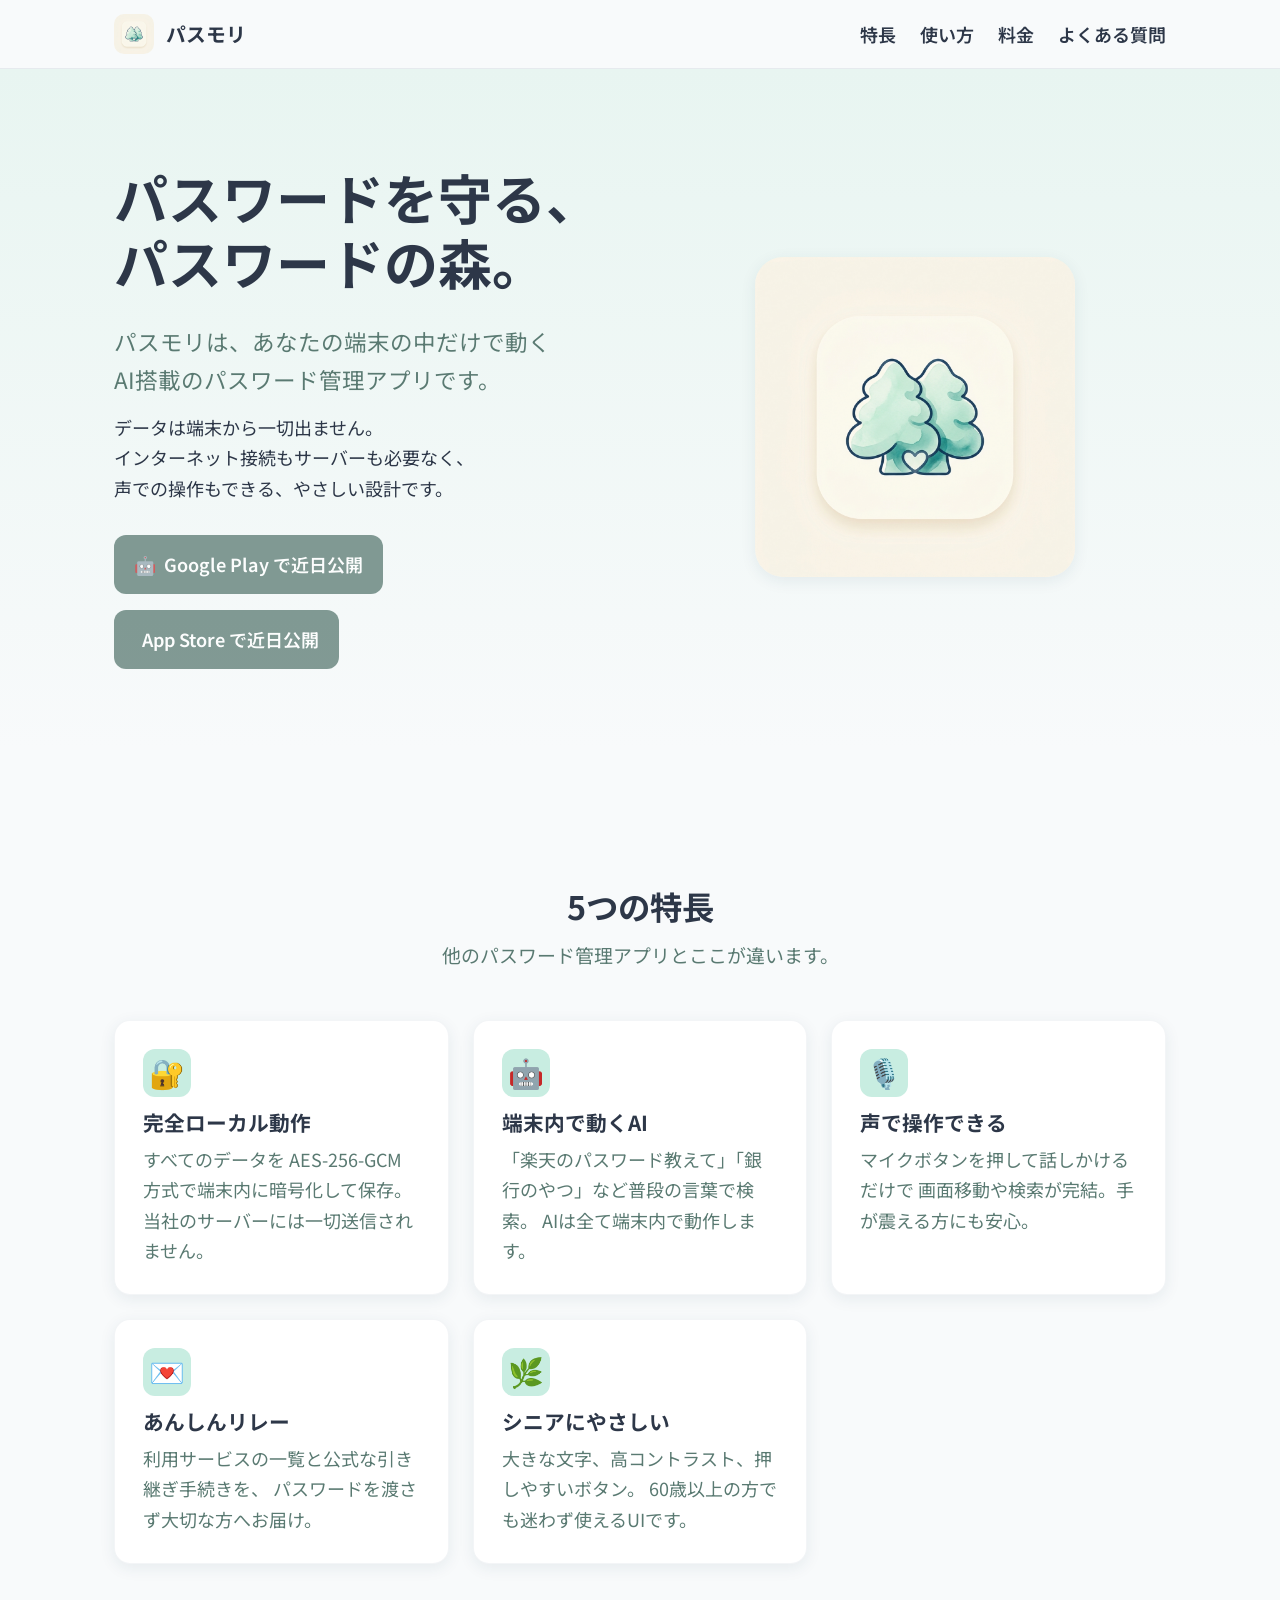
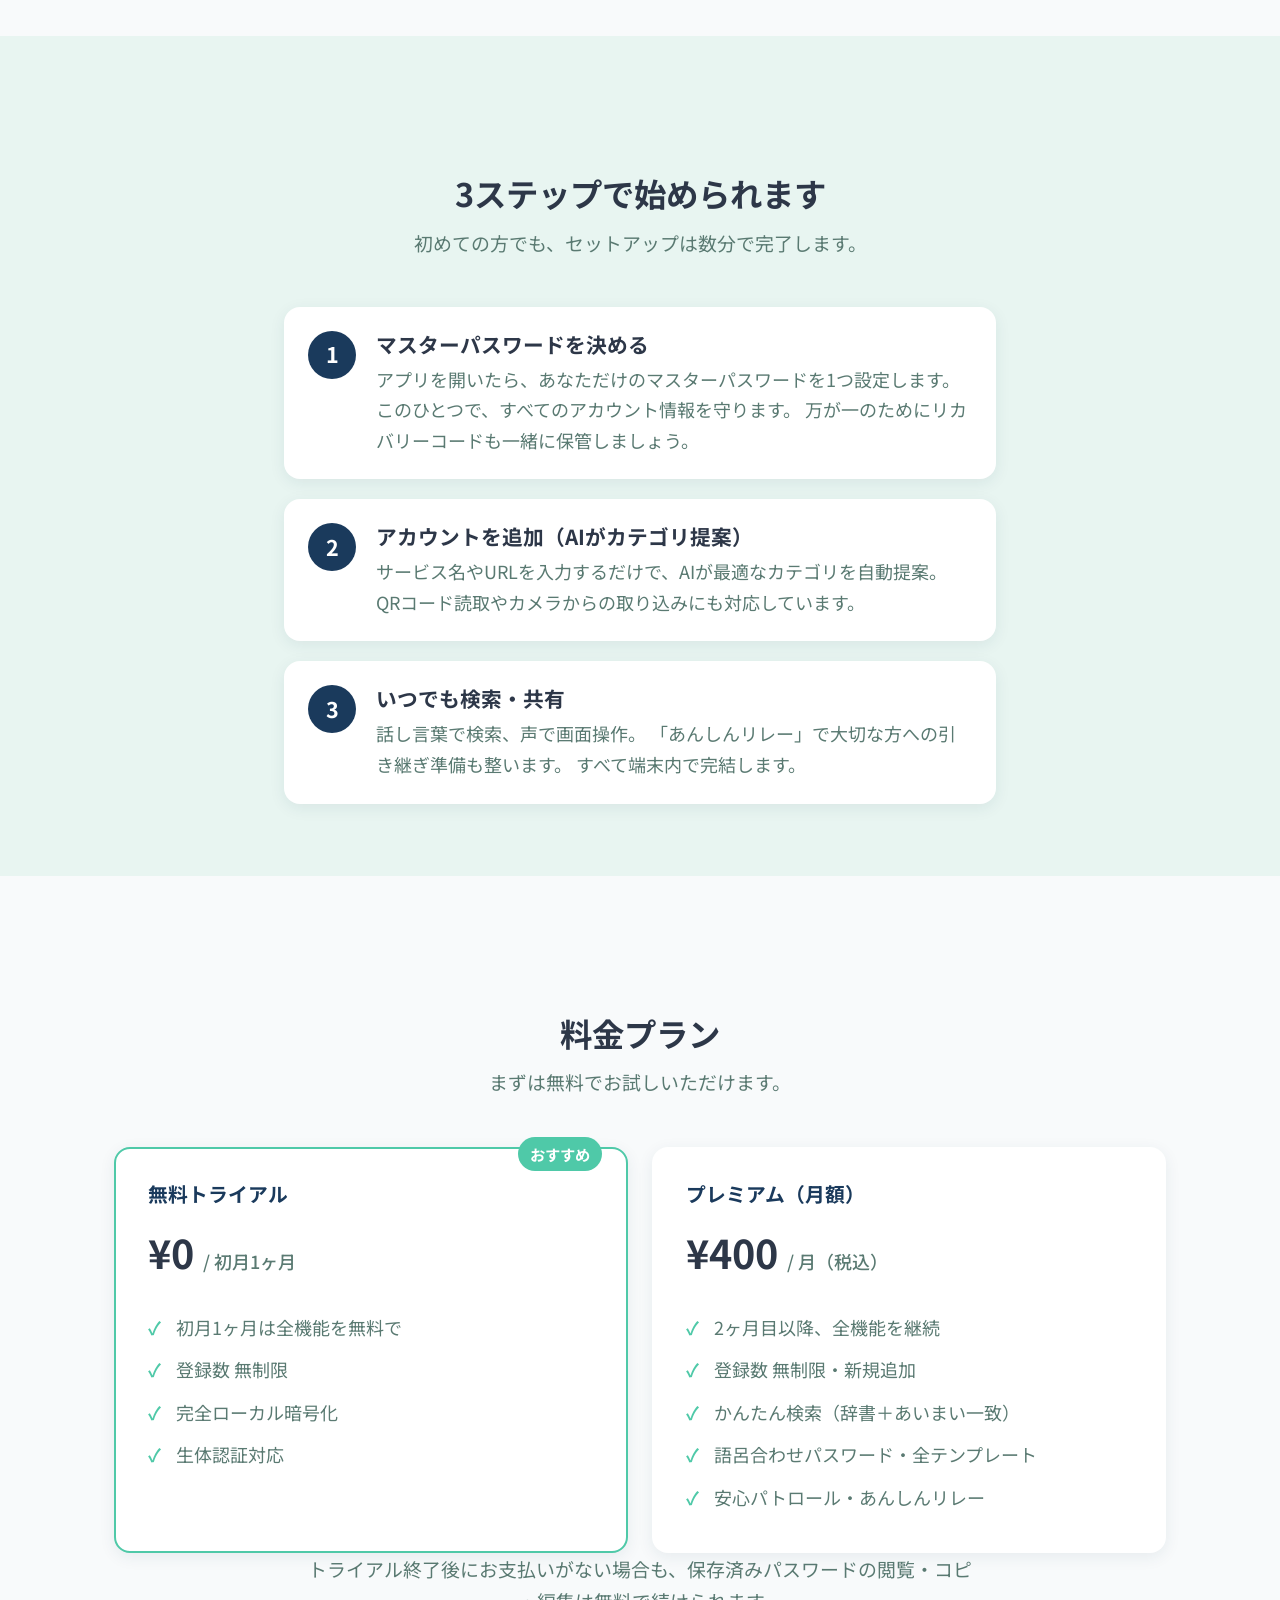
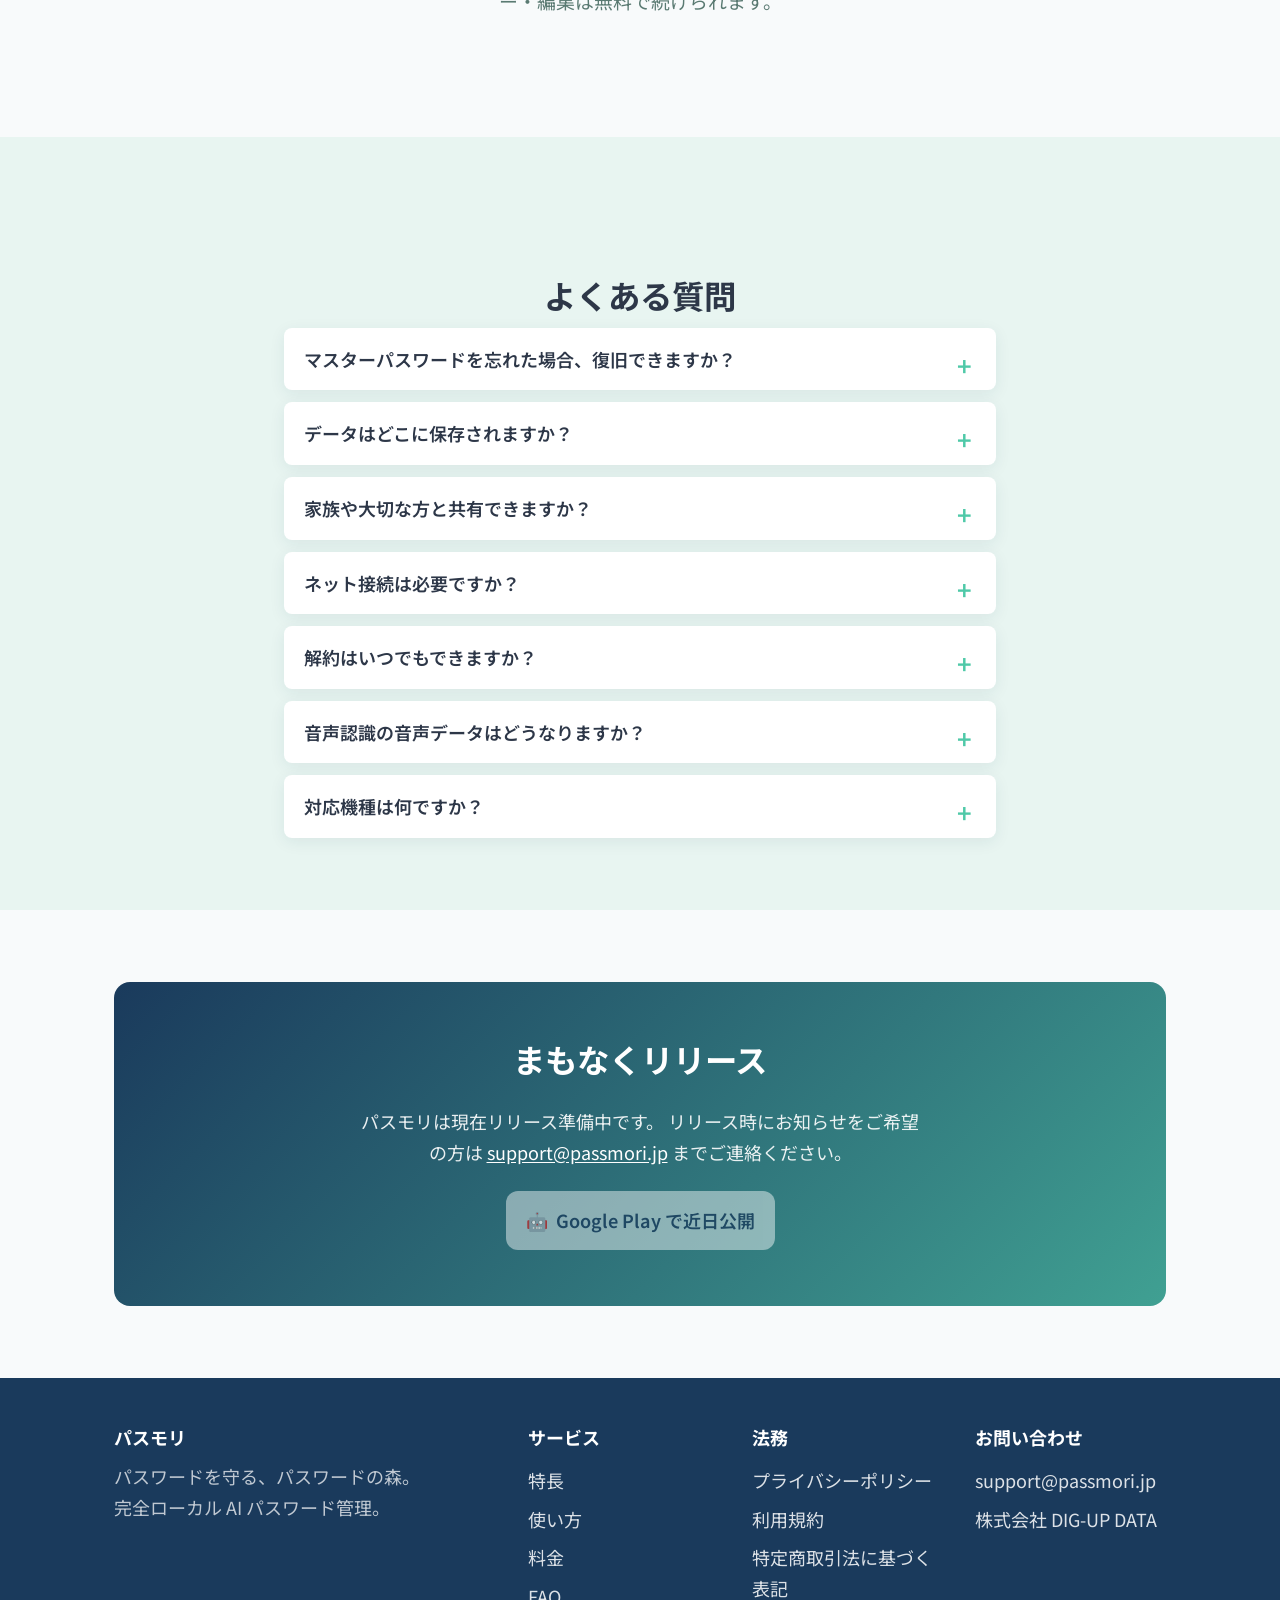
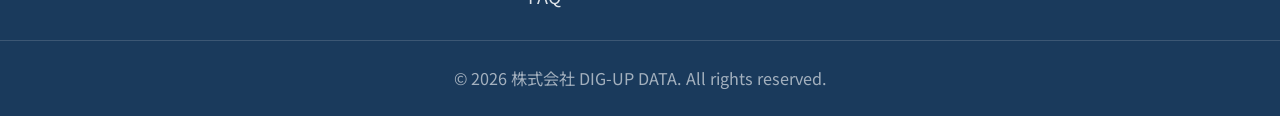
==== index.html @ fcddec8f "Initial website: LP, privacy policy, terms, 特商法, assets Co-Authored-By: Claude Fable 5 <noreply@anth" ====
<!DOCTYPE html>
<html lang="ja">
<head>
<meta charset="UTF-8">
<meta name="viewport" content="width=device-width, initial-scale=1.0">
<title>パスモリ | 完全ローカルAIパスワード管理</title>
<meta name="description" content="パスモリは完全ローカルで動くAI搭載のパスワード管理アプリ。データは端末から一切出ません。声で操作でき、シニアにやさしい設計。">
<meta name="theme-color" content="#4FC9A8">

<!-- Open Graph -->
<meta property="og:title" content="パスモリ | 完全ローカルAIパスワード管理">
<meta property="og:description" content="パスワードを守る、パスワードの森。端末内だけで動くAI搭載パスワード管理。">
<meta property="og:type" content="website">
<meta property="og:url" content="https://passmori.jp/">
<meta property="og:image" content="https://passmori.jp/assets/img/feature-graphic.jpg">
<meta property="og:locale" content="ja_JP">

<!-- Twitter Card -->
<meta name="twitter:card" content="summary_large_image">
<meta name="twitter:title" content="パスモリ | 完全ローカルAIパスワード管理">
<meta name="twitter:description" content="パスワードを守る、パスワードの森。">
<meta name="twitter:image" content="https://passmori.jp/assets/img/feature-graphic.jpg">

<link rel="preconnect" href="https://fonts.googleapis.com">
<link rel="preconnect" href="https://fonts.gstatic.com" crossorigin>
<link rel="stylesheet" href="https://fonts.googleapis.com/css2?family=Noto+Sans+JP:wght@400;600;700&display=swap">
<link rel="stylesheet" href="assets/style.css">
<link rel="icon" href="assets/img/app-icon.jpg">
</head>
<body>

<!-- ============================================================
     Header
============================================================ -->
<header class="site-header">
  <div class="container">
    <a href="/" class="brand">
      <img src="assets/img/app-icon.jpg" alt="パスモリ ロゴ">
      <span class="brand-name">パスモリ</span>
    </a>
    <nav class="nav-links">
      <a href="#features">特長</a>
      <a href="#how">使い方</a>
      <a href="#pricing">料金</a>
      <a href="#faq">よくある質問</a>
    </nav>
  </div>
</header>

<!-- ============================================================
     Hero
============================================================ -->
<section class="hero">
  <div class="container">
    <div class="hero-copy">
      <h1>パスワードを守る、<br>パスワードの森。</h1>
      <p class="lead">
        パスモリは、あなたの端末の中だけで動く<br>
        AI搭載のパスワード管理アプリです。
      </p>
      <p>
        データは端末から一切出ません。<br>
        インターネット接続もサーバーも必要なく、<br>
        声での操作もできる、やさしい設計です。
      </p>
      <div class="badges">
        <a class="badge-store disabled" aria-disabled="true">
          <span>🤖</span>
          <span>Google Play で近日公開</span>
        </a>
        <a class="badge-store disabled" aria-disabled="true">
          <span></span>
          <span>App Store で近日公開</span>
        </a>
      </div>
    </div>
    <div class="hero-img">
      <img src="assets/img/app-icon.jpg" alt="パスモリのアプリアイコン">
    </div>
  </div>
</section>

<!-- ============================================================
     Features
============================================================ -->
<section id="features">
  <div class="container">
    <h2 class="section-title">5つの特長</h2>
    <p class="section-lead">
      他のパスワード管理アプリとここが違います。
    </p>
    <div class="features">

      <div class="feature">
        <div class="icon">🔐</div>
        <h3>完全ローカル動作</h3>
        <p>
          すべてのデータを AES-256-GCM 方式で端末内に暗号化して保存。
          当社のサーバーには一切送信されません。
        </p>
      </div>

      <div class="feature">
        <div class="icon">🤖</div>
        <h3>端末内で動くAI</h3>
        <p>
          「楽天のパスワード教えて」「銀行のやつ」など普段の言葉で検索。
          AIは全て端末内で動作します。
        </p>
      </div>

      <div class="feature">
        <div class="icon">🎙️</div>
        <h3>声で操作できる</h3>
        <p>
          マイクボタンを押して話しかけるだけで
          画面移動や検索が完結。手が震える方にも安心。
        </p>
      </div>

      <div class="feature">
        <div class="icon">💌</div>
        <h3>あんしんリレー</h3>
        <p>
          利用サービスの一覧と公式な引き継ぎ手続きを、
          パスワードを渡さず大切な方へお届け。
        </p>
      </div>

      <div class="feature">
        <div class="icon">🌿</div>
        <h3>シニアにやさしい</h3>
        <p>
          大きな文字、高コントラスト、押しやすいボタン。
          60歳以上の方でも迷わず使えるUIです。
        </p>
      </div>

    </div>
  </div>
</section>

<!-- ============================================================
     How it works
============================================================ -->
<section id="how" style="background: var(--mint-pale);">
  <div class="container">
    <h2 class="section-title">3ステップで始められます</h2>
    <p class="section-lead">
      初めての方でも、セットアップは数分で完了します。
    </p>
    <div class="narrow">
      <div class="steps">

        <div class="step">
          <div>
            <h3>マスターパスワードを決める</h3>
            <p>
              アプリを開いたら、あなただけのマスターパスワードを1つ設定します。
              このひとつで、すべてのアカウント情報を守ります。
              万が一のためにリカバリーコードも一緒に保管しましょう。
            </p>
          </div>
        </div>

        <div class="step">
          <div>
            <h3>アカウントを追加（AIがカテゴリ提案）</h3>
            <p>
              サービス名やURLを入力するだけで、AIが最適なカテゴリを自動提案。
              QRコード読取やカメラからの取り込みにも対応しています。
            </p>
          </div>
        </div>

        <div class="step">
          <div>
            <h3>いつでも検索・共有</h3>
            <p>
              話し言葉で検索、声で画面操作。
              「あんしんリレー」で大切な方への引き継ぎ準備も整います。
              すべて端末内で完結します。
            </p>
          </div>
        </div>

      </div>
    </div>
  </div>
</section>

<!-- ============================================================
     Pricing
============================================================ -->
<section id="pricing">
  <div class="container">
    <h2 class="section-title">料金プラン</h2>
    <p class="section-lead">
      まずは無料でお試しいただけます。
    </p>
    <div class="pricing">

      <div class="price-card recommended">
        <span class="ribbon">おすすめ</span>
        <h3>無料トライアル</h3>
        <div class="amount">¥0 <small>/ 初月1ヶ月</small></div>
        <ul>
          <li>初月1ヶ月は全機能を無料で</li>
          <li>登録数 無制限</li>
          <li>完全ローカル暗号化</li>
          <li>生体認証対応</li>
        </ul>
      </div>

      <div class="price-card">
        <h3>プレミアム（月額）</h3>
        <div class="amount">¥400 <small>/ 月（税込）</small></div>
        <ul>
          <li>2ヶ月目以降、全機能を継続</li>
          <li>登録数 無制限・新規追加</li>
          <li>かんたん検索（辞書＋あいまい一致）</li>
          <li>語呂合わせパスワード・全テンプレート</li>
          <li>安心パトロール・あんしんリレー</li>
        </ul>
      </div>

    </div>
    <p class="section-lead">
      トライアル終了後にお支払いがない場合も、保存済みパスワードの閲覧・コピー・編集は無料で続けられます。
    </p>
  </div>
</section>

<!-- ============================================================
     FAQ
============================================================ -->
<section id="faq" style="background: var(--mint-pale);">
  <div class="container narrow">
    <h2 class="section-title">よくある質問</h2>

    <div class="faq">

      <details>
        <summary>マスターパスワードを忘れた場合、復旧できますか？</summary>
        <p>
          設定時に発行される「リカバリーコード」を保管されていれば復旧できます。
          マスターパスワードとリカバリーコードをどちらも紛失された場合、
          技術的に復元することは当社でも不可能です（データは完全に端末内で
          暗号化されているため）。ご登録時に必ず安全な場所にメモしてください。
        </p>
      </details>

      <details>
        <summary>データはどこに保存されますか？</summary>
        <p>
          お客様の端末内にのみ暗号化して保存されます（AES-256-GCM方式）。
          当社のサーバーやクラウドには一切送信されません。
          アプリをアンインストールするとすべてのデータが消去されます。
        </p>
      </details>

      <details>
        <summary>家族や大切な方と共有できますか？</summary>
        <p>
          「あんしんリレー」機能で、パスワード本体を渡さずに
          「どのサービスを利用していたか」と「各サービスの公式な引き継ぎ手続き」を
          PDF・テキスト・印刷でお渡しできます。
          もしもの時の備えとしてご活用ください。
        </p>
      </details>

      <details>
        <summary>ネット接続は必要ですか？</summary>
        <p>
          アプリの動作にインターネット接続は不要です。
          AI検索・音声操作・カテゴリ推定もすべて端末内で動作します。
          接続が必要なのは、アプリのダウンロード時・購入時・各サービスの公式
          引き継ぎページへアクセスする時だけです。
        </p>
      </details>

      <details>
        <summary>解約はいつでもできますか？</summary>
        <p>
          はい。Google Play Store または App Store のサブスクリプション管理画面から
          いつでも解約できます。解約しても現在の課金期間が終了するまで
          有料機能を引き続きご利用いただけます。
        </p>
      </details>

      <details>
        <summary>音声認識の音声データはどうなりますか？</summary>
        <p>
          デフォルトの「標準モード」では、端末OSの音声認識機能（Google音声認識 /
          Apple Speech Framework）を経由してテキスト化します。
          設定画面で「完全オフラインモード」に切り替えると、音声データは端末外に
          一切送信されません（別途言語パックのダウンロードが必要）。
        </p>
      </details>

      <details>
        <summary>対応機種は何ですか？</summary>
        <p>
          まず Android 14 以降を対応予定です。iOS 版は Android の反響を見て
          リリースを判断します。シニア向け端末（らくらくスマートフォン等）
          でも動作するよう、軽量に設計されています。
        </p>
      </details>

    </div>
  </div>
</section>

<!-- ============================================================
     CTA
============================================================ -->
<section>
  <div class="container">
    <div class="cta">
      <h2>まもなくリリース</h2>
      <p>
        パスモリは現在リリース準備中です。
        リリース時にお知らせをご希望の方は
        <a href="mailto:support@passmori.jp" style="color: #fff; text-decoration: underline;">support@passmori.jp</a>
        までご連絡ください。
      </p>
      <a class="badge-store disabled" aria-disabled="true">
        <span>🤖</span>
        <span>Google Play で近日公開</span>
      </a>
    </div>
  </div>
</section>

<!-- ============================================================
     Footer
============================================================ -->
<footer class="site-footer">
  <div class="container">
    <div>
      <h4>パスモリ</h4>
      <p style="margin: 0; opacity: 0.85;">
        パスワードを守る、パスワードの森。<br>
        完全ローカル AI パスワード管理。
      </p>
    </div>
    <div>
      <h4>サービス</h4>
      <ul>
        <li><a href="#features">特長</a></li>
        <li><a href="#how">使い方</a></li>
        <li><a href="#pricing">料金</a></li>
        <li><a href="#faq">FAQ</a></li>
      </ul>
    </div>
    <div>
      <h4>法務</h4>
      <ul>
        <li><a href="privacy.html">プライバシーポリシー</a></li>
        <li><a href="terms.html">利用規約</a></li>
        <li><a href="commercial.html">特定商取引法に基づく表記</a></li>
      </ul>
    </div>
    <div>
      <h4>お問い合わせ</h4>
      <ul>
        <li><a href="mailto:support@passmori.jp">support@passmori.jp</a></li>
        <li>株式会社 DIG-UP DATA</li>
      </ul>
    </div>
  </div>
  <div class="footer-bottom">
    © 2026 株式会社 DIG-UP DATA. All rights reserved.
  </div>
</footer>

</body>
</html>
---- assets/style.css ----
/* ---------------------------------------------------------------------------
 * パスモリ (PasMori) — LP & 法務文書 共通スタイル
 * Design language: watercolor mint-green + deep-navy accents,
 * generous spacing, senior-friendly typography (WCAG AA+).
 * --------------------------------------------------------------------------- */

:root {
  --mint: #4FC9A8;
  --mint-soft: #C8EDE1;
  --mint-pale: #E8F5F1;
  --navy: #1A3A5C;
  --ink: #2D3748;
  --ink-soft: #5A7A72;
  --cream: #F8FAFB;
  --white: #FFFFFF;
  --error: #E53E3E;
  --shadow: 0 4px 16px rgba(26, 58, 92, 0.08);
  --radius: 16px;
  --radius-sm: 8px;
  --max-width: 1100px;
}

* { box-sizing: border-box; }

html {
  font-size: 18px; /* baseline for elderly accessibility */
  scroll-behavior: smooth;
}

body {
  margin: 0;
  font-family: "Noto Sans JP", -apple-system, BlinkMacSystemFont, "Hiragino Sans",
    "Yu Gothic", Meiryo, sans-serif;
  line-height: 1.7;
  color: var(--ink);
  background: var(--cream);
  -webkit-font-smoothing: antialiased;
}

a { color: var(--navy); text-decoration: underline; text-underline-offset: 2px; }
a:hover { color: var(--mint); }

h1, h2, h3, h4 { color: var(--ink); line-height: 1.3; font-weight: 700; }
h1 { font-size: 2.4rem; margin: 0 0 0.5em; }
h2 { font-size: 1.8rem; margin: 2em 0 0.8em; }
h3 { font-size: 1.3rem; margin: 1.6em 0 0.6em; }

p { margin: 0.6em 0; }

img { max-width: 100%; height: auto; display: block; }

/* ---------------------------------------------------------------------------
 * Layout helpers
 * --------------------------------------------------------------------------- */

.container {
  max-width: var(--max-width);
  margin: 0 auto;
  padding: 0 24px;
}

.narrow {
  max-width: 760px;
  margin: 0 auto;
  padding: 0 24px;
}

section {
  padding: 72px 0;
}

/* ---------------------------------------------------------------------------
 * Header / Nav
 * --------------------------------------------------------------------------- */

.site-header {
  position: sticky; top: 0; z-index: 10;
  background: rgba(248, 250, 251, 0.92);
  backdrop-filter: blur(8px);
  border-bottom: 1px solid rgba(26, 58, 92, 0.08);
}
.site-header .container {
  display: flex; align-items: center; justify-content: space-between;
  padding-top: 14px; padding-bottom: 14px;
}
.brand {
  display: flex; align-items: center; gap: 12px;
  text-decoration: none; color: var(--ink);
}
.brand img { width: 40px; height: 40px; border-radius: 10px; }
.brand-name { font-weight: 700; font-size: 1.1rem; }
.nav-links { display: flex; gap: 24px; flex-wrap: wrap; }
.nav-links a { text-decoration: none; color: var(--ink); font-weight: 600; }
.nav-links a:hover { color: var(--mint); }

/* ---------------------------------------------------------------------------
 * Hero
 * --------------------------------------------------------------------------- */

.hero {
  padding: 96px 0 80px;
  background:
    linear-gradient(180deg, var(--mint-pale) 0%, var(--cream) 100%);
}
.hero .container {
  display: grid;
  grid-template-columns: 1fr 1fr;
  gap: 48px;
  align-items: center;
}
.hero-copy h1 { font-size: 3rem; line-height: 1.2; }
.hero-copy p.lead {
  font-size: 1.25rem;
  color: var(--ink-soft);
  margin-top: 0.6em;
}
.hero-img { text-align: center; }
.hero-img img {
  border-radius: 28px;
  box-shadow: var(--shadow);
  max-width: 320px;
  margin: 0 auto;
}
.badges {
  display: flex; gap: 16px; margin-top: 32px; flex-wrap: wrap;
}
.badge-store {
  display: inline-flex; align-items: center; gap: 8px;
  padding: 14px 20px;
  background: var(--navy);
  color: var(--white);
  border-radius: 12px;
  text-decoration: none;
  font-weight: 600;
}
.badge-store.disabled {
  background: var(--ink-soft);
  cursor: not-allowed;
  opacity: 0.75;
}

/* ---------------------------------------------------------------------------
 * Section headings
 * --------------------------------------------------------------------------- */

.section-title {
  text-align: center; margin-bottom: 12px;
}
.section-lead {
  text-align: center; color: var(--ink-soft);
  font-size: 1.05rem; margin: 0 auto 48px; max-width: 680px;
}

/* ---------------------------------------------------------------------------
 * Features grid
 * --------------------------------------------------------------------------- */

.features {
  display: grid;
  grid-template-columns: repeat(auto-fit, minmax(260px, 1fr));
  gap: 24px;
}
.feature {
  background: var(--white);
  border-radius: var(--radius);
  padding: 28px;
  box-shadow: var(--shadow);
  border: 1px solid rgba(26, 58, 92, 0.05);
}
.feature .icon {
  width: 48px; height: 48px; border-radius: 12px;
  background: var(--mint-soft);
  display: inline-flex; align-items: center; justify-content: center;
  font-size: 1.6rem;
  margin-bottom: 12px;
}
.feature h3 { margin: 0 0 8px; font-size: 1.15rem; }
.feature p { margin: 0; color: var(--ink-soft); }

/* ---------------------------------------------------------------------------
 * Steps
 * --------------------------------------------------------------------------- */

.steps { counter-reset: step; display: grid; gap: 20px; }
.step {
  display: flex; gap: 20px; align-items: flex-start;
  background: var(--white);
  border-radius: var(--radius);
  padding: 24px;
  box-shadow: var(--shadow);
}
.step::before {
  counter-increment: step;
  content: counter(step);
  flex: 0 0 48px; height: 48px;
  display: inline-flex; align-items: center; justify-content: center;
  background: var(--navy);
  color: var(--white);
  border-radius: 50%;
  font-weight: 700; font-size: 1.2rem;
}
.step h3 { margin: 0 0 6px; font-size: 1.15rem; }
.step p { margin: 0; color: var(--ink-soft); }

/* ---------------------------------------------------------------------------
 * Pricing
 * --------------------------------------------------------------------------- */

.pricing {
  display: grid;
  grid-template-columns: repeat(auto-fit, minmax(260px, 1fr));
  gap: 24px;
}
.price-card {
  background: var(--white);
  border-radius: var(--radius);
  padding: 32px;
  box-shadow: var(--shadow);
  border: 2px solid transparent;
  position: relative;
}
.price-card.recommended { border-color: var(--mint); }
.price-card .ribbon {
  position: absolute; top: -12px; right: 24px;
  background: var(--mint); color: var(--white);
  padding: 4px 12px; border-radius: 999px;
  font-size: 0.85rem; font-weight: 700;
}
.price-card h3 { margin: 0 0 4px; font-size: 1.1rem; color: var(--navy); }
.price-card .amount {
  font-size: 2.2rem; font-weight: 700; color: var(--ink);
  margin: 12px 0 4px;
}
.price-card .amount small { font-size: 1rem; font-weight: 500; color: var(--ink-soft); }
.price-card ul {
  list-style: none; padding: 0; margin: 20px 0 0;
}
.price-card li {
  padding: 6px 0 6px 28px;
  position: relative;
  color: var(--ink-soft);
}
.price-card li::before {
  content: '✓'; position: absolute; left: 0; top: 6px;
  color: var(--mint); font-weight: 700;
}

/* ---------------------------------------------------------------------------
 * FAQ
 * --------------------------------------------------------------------------- */

.faq { display: grid; gap: 12px; }
.faq details {
  background: var(--white);
  border-radius: var(--radius-sm);
  padding: 16px 20px;
  box-shadow: var(--shadow);
}
.faq summary {
  cursor: pointer;
  font-weight: 600;
  list-style: none;
  position: relative;
  padding-right: 32px;
}
.faq summary::after {
  content: '+';
  position: absolute; right: 4px; top: 0;
  font-size: 1.4rem; color: var(--mint);
  transition: transform 0.2s;
}
.faq details[open] summary::after { content: '−'; }
.faq details p { margin-top: 12px; color: var(--ink-soft); }

/* ---------------------------------------------------------------------------
 * CTA
 * --------------------------------------------------------------------------- */

.cta {
  background:
    linear-gradient(135deg, var(--navy) 0%, var(--mint) 140%);
  color: var(--white);
  text-align: center;
  border-radius: var(--radius);
  padding: 56px 24px;
}
.cta h2 { color: var(--white); margin-top: 0; }
.cta p { color: rgba(255,255,255,0.9); max-width: 560px; margin: 0 auto 24px; }
.cta .badge-store { background: var(--white); color: var(--navy); }
.cta .badge-store.disabled { background: rgba(255,255,255,0.6); color: var(--navy); }

/* ---------------------------------------------------------------------------
 * Footer
 * --------------------------------------------------------------------------- */

.site-footer {
  background: var(--navy);
  color: rgba(255,255,255,0.85);
  padding: 48px 0 24px;
}
.site-footer a { color: rgba(255,255,255,0.85); text-decoration: none; }
.site-footer a:hover { color: var(--mint); }
.site-footer .container {
  display: grid;
  grid-template-columns: 2fr 1fr 1fr 1fr;
  gap: 32px;
}
.site-footer h4 { color: var(--white); margin: 0 0 12px; font-size: 1rem; }
.site-footer ul { list-style: none; padding: 0; margin: 0; }
.site-footer li { padding: 4px 0; }
.footer-bottom {
  text-align: center; padding-top: 24px;
  border-top: 1px solid rgba(255,255,255,0.15);
  margin-top: 24px;
  color: rgba(255,255,255,0.6);
  font-size: 0.9rem;
}

/* ---------------------------------------------------------------------------
 * Legal document pages
 * --------------------------------------------------------------------------- */

.doc {
  padding: 60px 0 100px;
}
.doc h1 { font-size: 2rem; margin-bottom: 8px; }
.doc .doc-meta {
  color: var(--ink-soft);
  font-size: 0.95rem;
  padding-bottom: 20px;
  border-bottom: 1px solid rgba(26, 58, 92, 0.12);
  margin-bottom: 32px;
}
.doc h2 {
  margin-top: 2.4em;
  padding-top: 12px;
  font-size: 1.35rem;
}
.doc table {
  width: 100%;
  border-collapse: collapse;
  margin: 16px 0;
}
.doc th, .doc td {
  padding: 10px 12px;
  border: 1px solid rgba(26, 58, 92, 0.12);
  text-align: left;
  vertical-align: top;
}
.doc th {
  background: var(--mint-pale);
  font-weight: 700;
}
.doc blockquote {
  margin: 16px 0;
  padding: 16px 20px;
  background: #FFF8E1;
  border-left: 4px solid #F59E0B;
  border-radius: var(--radius-sm);
  color: #7C4A03;
}
.doc code {
  background: var(--mint-pale);
  padding: 2px 6px;
  border-radius: 4px;
  font-size: 0.95em;
}

/* ---------------------------------------------------------------------------
 * Responsive
 * --------------------------------------------------------------------------- */

@media (max-width: 860px) {
  html { font-size: 17px; }
  .hero .container { grid-template-columns: 1fr; }
  .hero-copy h1 { font-size: 2.2rem; }
  .hero-img img { max-width: 240px; }
  .site-header .container { flex-direction: column; gap: 12px; }
  .nav-links { gap: 16px; }
  .site-footer .container { grid-template-columns: 1fr 1fr; }
  section { padding: 56px 0; }
}

@media (max-width: 520px) {
  .hero-copy h1 { font-size: 1.8rem; }
  h2 { font-size: 1.5rem; }
  .site-footer .container { grid-template-columns: 1fr; }
}
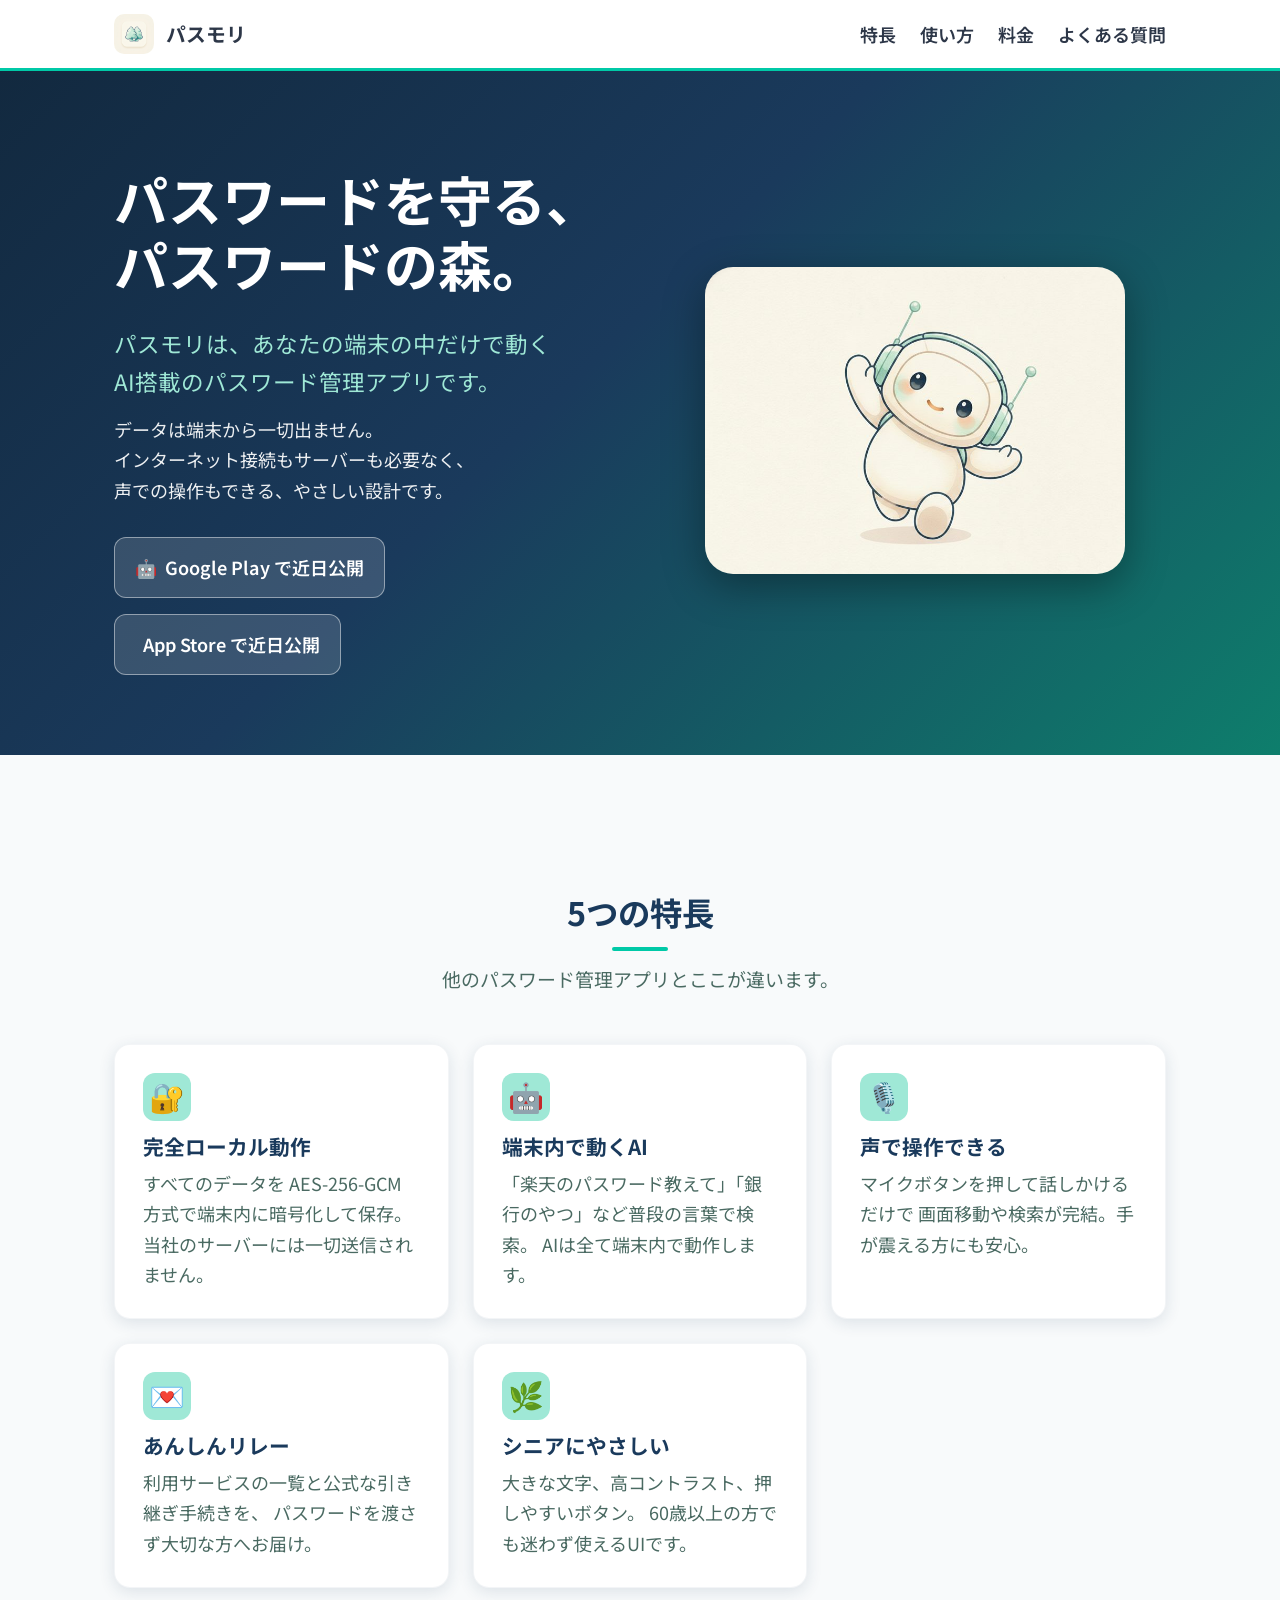
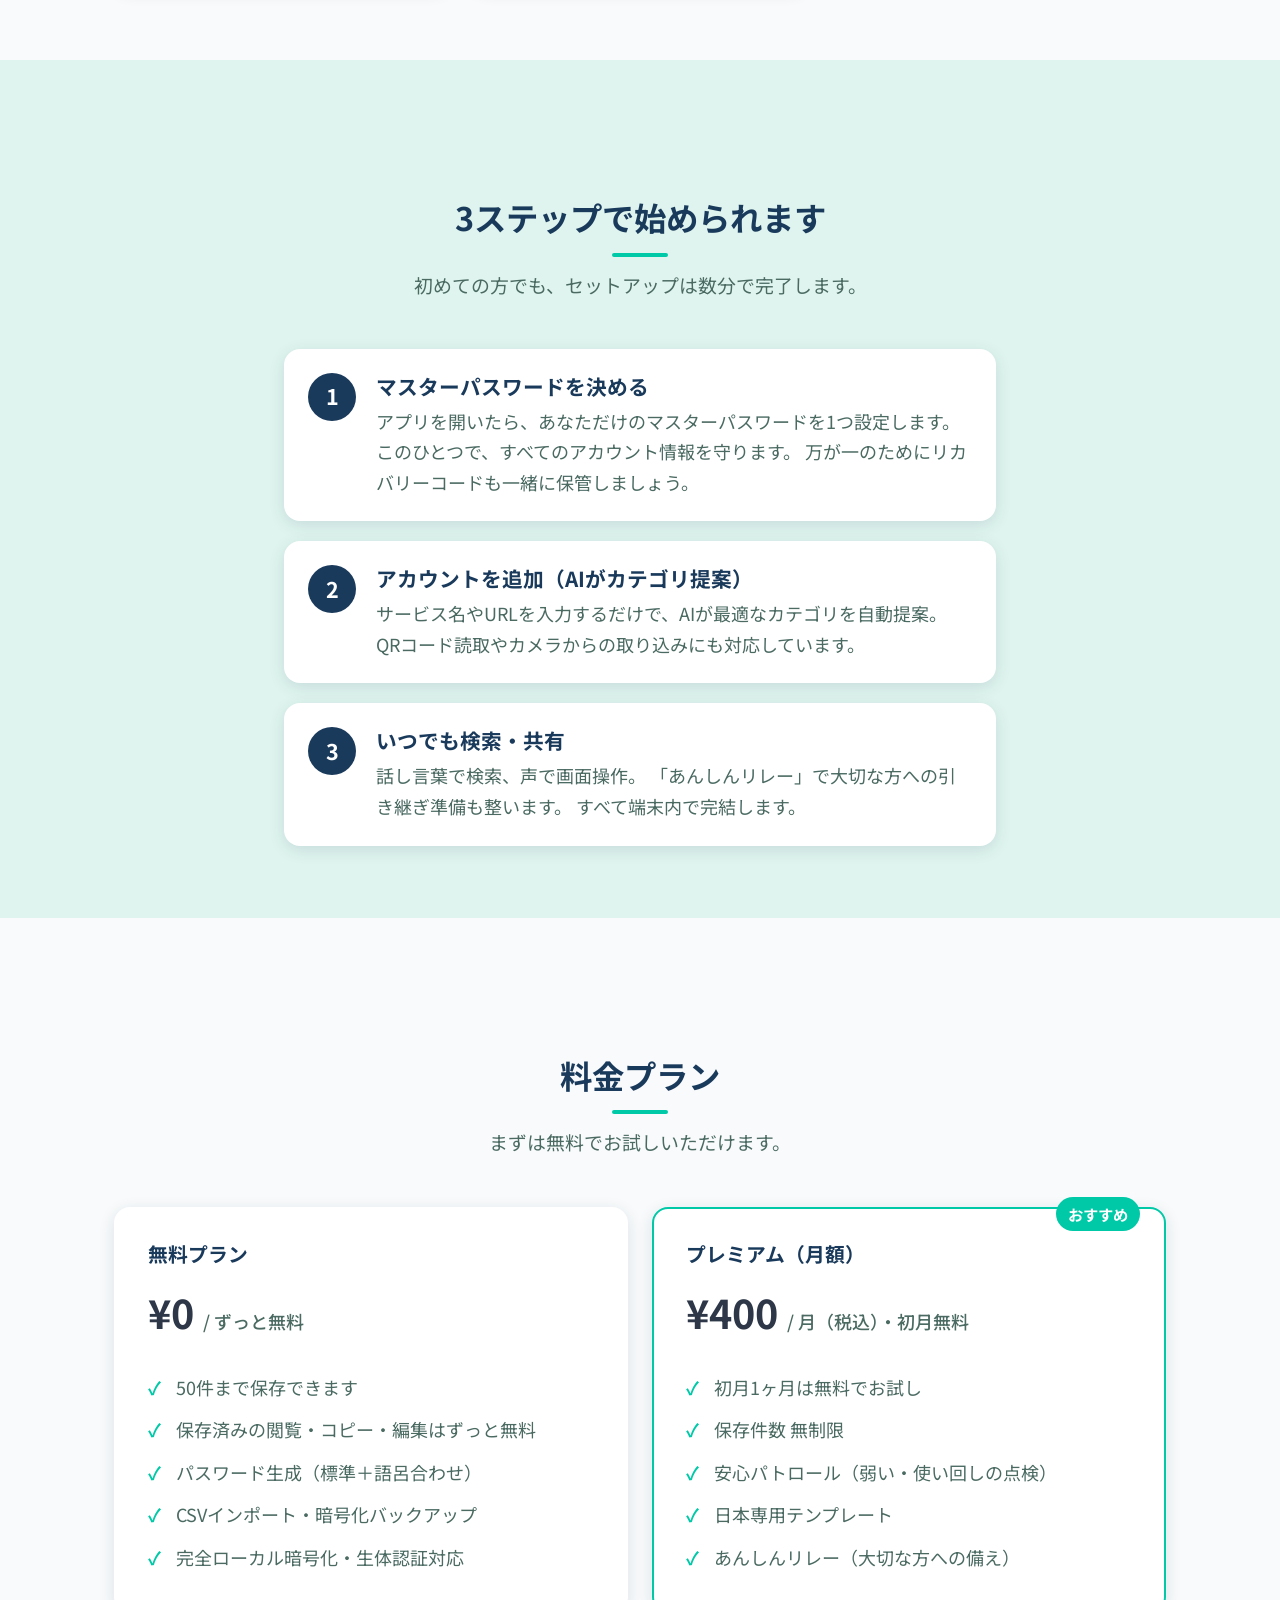
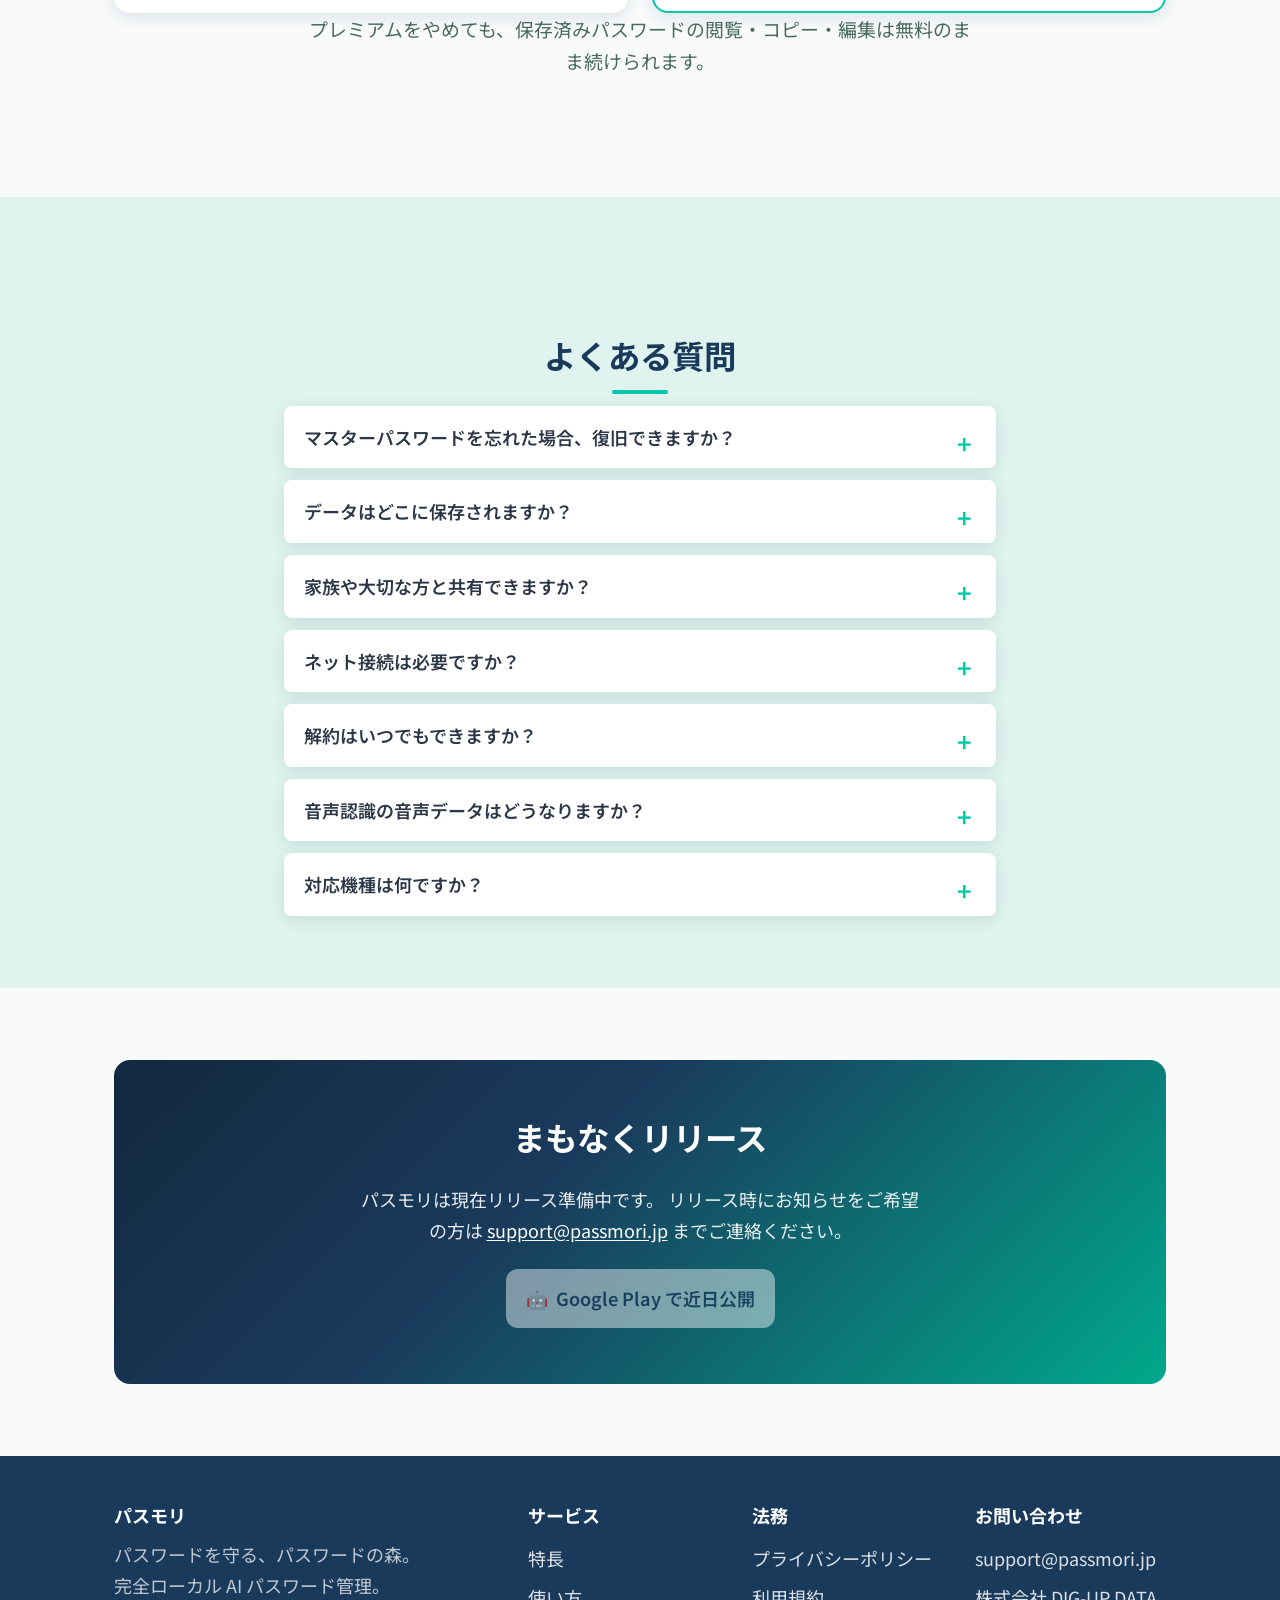
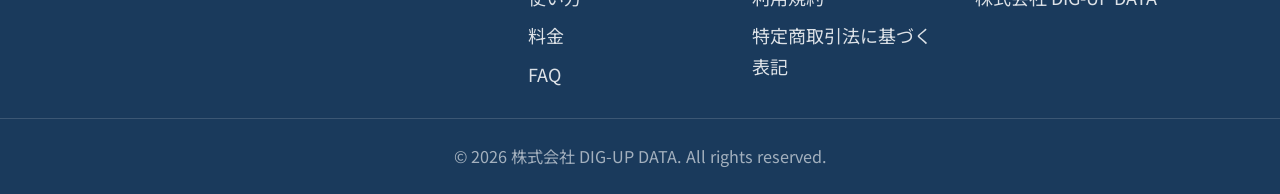
==== commit ed36e343: "Robot hero image + stronger navy/teal palette; align pricing with freemium model Co-Authored-By: Cla" ====
--- a/index.html
+++ b/index.html
@@ -5,21 +5,21 @@
 <meta name="viewport" content="width=device-width, initial-scale=1.0">
 <title>パスモリ | 完全ローカルAIパスワード管理</title>
 <meta name="description" content="パスモリは完全ローカルで動くAI搭載のパスワード管理アプリ。データは端末から一切出ません。声で操作でき、シニアにやさしい設計。">
-<meta name="theme-color" content="#4FC9A8">
+<meta name="theme-color" content="#1A3A5C">
 
 <!-- Open Graph -->
 <meta property="og:title" content="パスモリ | 完全ローカルAIパスワード管理">
 <meta property="og:description" content="パスワードを守る、パスワードの森。端末内だけで動くAI搭載パスワード管理。">
 <meta property="og:type" content="website">
 <meta property="og:url" content="https://passmori.jp/">
-<meta property="og:image" content="https://passmori.jp/assets/img/feature-graphic.jpg">
+<meta property="og:image" content="https://passmori.jp/assets/lp/web/hero_robot.jpg">
 <meta property="og:locale" content="ja_JP">
 
 <!-- Twitter Card -->
 <meta name="twitter:card" content="summary_large_image">
 <meta name="twitter:title" content="パスモリ | 完全ローカルAIパスワード管理">
 <meta name="twitter:description" content="パスワードを守る、パスワードの森。">
-<meta name="twitter:image" content="https://passmori.jp/assets/img/feature-graphic.jpg">
+<meta name="twitter:image" content="https://passmori.jp/assets/lp/web/hero_robot.jpg">
 
 <link rel="preconnect" href="https://fonts.googleapis.com">
 <link rel="preconnect" href="https://fonts.gstatic.com" crossorigin>
@@ -75,7 +75,7 @@
       </div>
     </div>
     <div class="hero-img">
-      <img src="assets/img/app-icon.jpg" alt="パスモリのアプリアイコン">
+      <img src="assets/lp/web/hero_robot.jpg" alt="パスモリのアシスタントロボット「パスもり」">
     </div>
   </div>
 </section>
@@ -200,33 +200,34 @@
     </p>
     <div class="pricing">
 
+      <div class="price-card">
+        <h3>無料プラン</h3>
+        <div class="amount">¥0 <small>/ ずっと無料</small></div>
+        <ul>
+          <li>50件まで保存できます</li>
+          <li>保存済みの閲覧・コピー・編集はずっと無料</li>
+          <li>パスワード生成（標準＋語呂合わせ）</li>
+          <li>CSVインポート・暗号化バックアップ</li>
+          <li>完全ローカル暗号化・生体認証対応</li>
+        </ul>
+      </div>
+
       <div class="price-card recommended">
         <span class="ribbon">おすすめ</span>
-        <h3>無料トライアル</h3>
-        <div class="amount">¥0 <small>/ 初月1ヶ月</small></div>
+        <h3>プレミアム（月額）</h3>
+        <div class="amount">¥400 <small>/ 月（税込）・初月無料</small></div>
         <ul>
-          <li>初月1ヶ月は全機能を無料で</li>
-          <li>登録数 無制限</li>
-          <li>完全ローカル暗号化</li>
-          <li>生体認証対応</li>
+          <li>初月1ヶ月は無料でお試し</li>
+          <li>保存件数 無制限</li>
+          <li>安心パトロール（弱い・使い回しの点検）</li>
+          <li>日本専用テンプレート</li>
+          <li>あんしんリレー（大切な方への備え）</li>
         </ul>
       </div>
 
-      <div class="price-card">
-        <h3>プレミアム（月額）</h3>
-        <div class="amount">¥400 <small>/ 月（税込）</small></div>
-        <ul>
-          <li>2ヶ月目以降、全機能を継続</li>
-          <li>登録数 無制限・新規追加</li>
-          <li>かんたん検索（辞書＋あいまい一致）</li>
-          <li>語呂合わせパスワード・全テンプレート</li>
-          <li>安心パトロール・あんしんリレー</li>
-        </ul>
-      </div>
-
     </div>
     <p class="section-lead">
-      トライアル終了後にお支払いがない場合も、保存済みパスワードの閲覧・コピー・編集は無料で続けられます。
+      プレミアムをやめても、保存済みパスワードの閲覧・コピー・編集は無料のまま続けられます。
     </p>
   </div>
 </section>
--- a/assets/style.css
+++ b/assets/style.css
@@ -5,16 +5,18 @@
  * --------------------------------------------------------------------------- */
 
 :root {
-  --mint: #4FC9A8;
-  --mint-soft: #C8EDE1;
-  --mint-pale: #E8F5F1;
+  --mint: #00C9A7;
+  --mint-deep: #00A98C;
+  --mint-soft: #9FE8D6;
+  --mint-pale: #DFF4EE;
   --navy: #1A3A5C;
+  --navy-deep: #12293F;
   --ink: #2D3748;
-  --ink-soft: #5A7A72;
+  --ink-soft: #4A6A62;
   --cream: #F8FAFB;
   --white: #FFFFFF;
   --error: #E53E3E;
-  --shadow: 0 4px 16px rgba(26, 58, 92, 0.08);
+  --shadow: 0 4px 16px rgba(26, 58, 92, 0.12);
   --radius: 16px;
   --radius-sm: 8px;
   --max-width: 1100px;
@@ -38,9 +40,9 @@
 }
 
 a { color: var(--navy); text-decoration: underline; text-underline-offset: 2px; }
-a:hover { color: var(--mint); }
-
-h1, h2, h3, h4 { color: var(--ink); line-height: 1.3; font-weight: 700; }
+a:hover { color: var(--mint-deep); }
+
+h1, h2, h3, h4 { color: var(--navy); line-height: 1.3; font-weight: 700; }
 h1 { font-size: 2.4rem; margin: 0 0 0.5em; }
 h2 { font-size: 1.8rem; margin: 2em 0 0.8em; }
 h3 { font-size: 1.3rem; margin: 1.6em 0 0.6em; }
@@ -75,9 +77,9 @@
 
 .site-header {
   position: sticky; top: 0; z-index: 10;
-  background: rgba(248, 250, 251, 0.92);
+  background: rgba(255, 255, 255, 0.95);
   backdrop-filter: blur(8px);
-  border-bottom: 1px solid rgba(26, 58, 92, 0.08);
+  border-bottom: 3px solid var(--mint);
 }
 .site-header .container {
   display: flex; align-items: center; justify-content: space-between;
@@ -100,7 +102,7 @@
 .hero {
   padding: 96px 0 80px;
   background:
-    linear-gradient(180deg, var(--mint-pale) 0%, var(--cream) 100%);
+    linear-gradient(135deg, var(--navy-deep) 0%, var(--navy) 45%, #0E7E6C 100%);
 }
 .hero .container {
   display: grid;
@@ -108,17 +110,18 @@
   gap: 48px;
   align-items: center;
 }
-.hero-copy h1 { font-size: 3rem; line-height: 1.2; }
+.hero-copy h1 { font-size: 3rem; line-height: 1.2; color: var(--white); }
+.hero-copy p { color: rgba(255, 255, 255, 0.92); }
 .hero-copy p.lead {
   font-size: 1.25rem;
-  color: var(--ink-soft);
+  color: var(--mint-soft);
   margin-top: 0.6em;
 }
 .hero-img { text-align: center; }
 .hero-img img {
   border-radius: 28px;
-  box-shadow: var(--shadow);
-  max-width: 320px;
+  box-shadow: 0 12px 40px rgba(0, 0, 0, 0.35);
+  max-width: 420px;
   margin: 0 auto;
 }
 .badges {
@@ -138,6 +141,16 @@
   cursor: not-allowed;
   opacity: 0.75;
 }
+.hero .badge-store {
+  background: var(--mint);
+  color: var(--navy-deep);
+}
+.hero .badge-store.disabled {
+  background: rgba(255, 255, 255, 0.14);
+  color: var(--white);
+  border: 1px solid rgba(255, 255, 255, 0.45);
+  opacity: 1;
+}
 
 /* ---------------------------------------------------------------------------
  * Section headings
@@ -145,6 +158,14 @@
 
 .section-title {
   text-align: center; margin-bottom: 12px;
+}
+.section-title::after {
+  content: '';
+  display: block;
+  width: 56px; height: 4px;
+  background: var(--mint);
+  border-radius: 2px;
+  margin: 14px auto 0;
 }
 .section-lead {
   text-align: center; color: var(--ink-soft);
@@ -278,7 +299,7 @@
 
 .cta {
   background:
-    linear-gradient(135deg, var(--navy) 0%, var(--mint) 140%);
+    linear-gradient(135deg, var(--navy-deep) 0%, var(--navy) 40%, var(--mint-deep) 100%);
   color: var(--white);
   text-align: center;
   border-radius: var(--radius);
